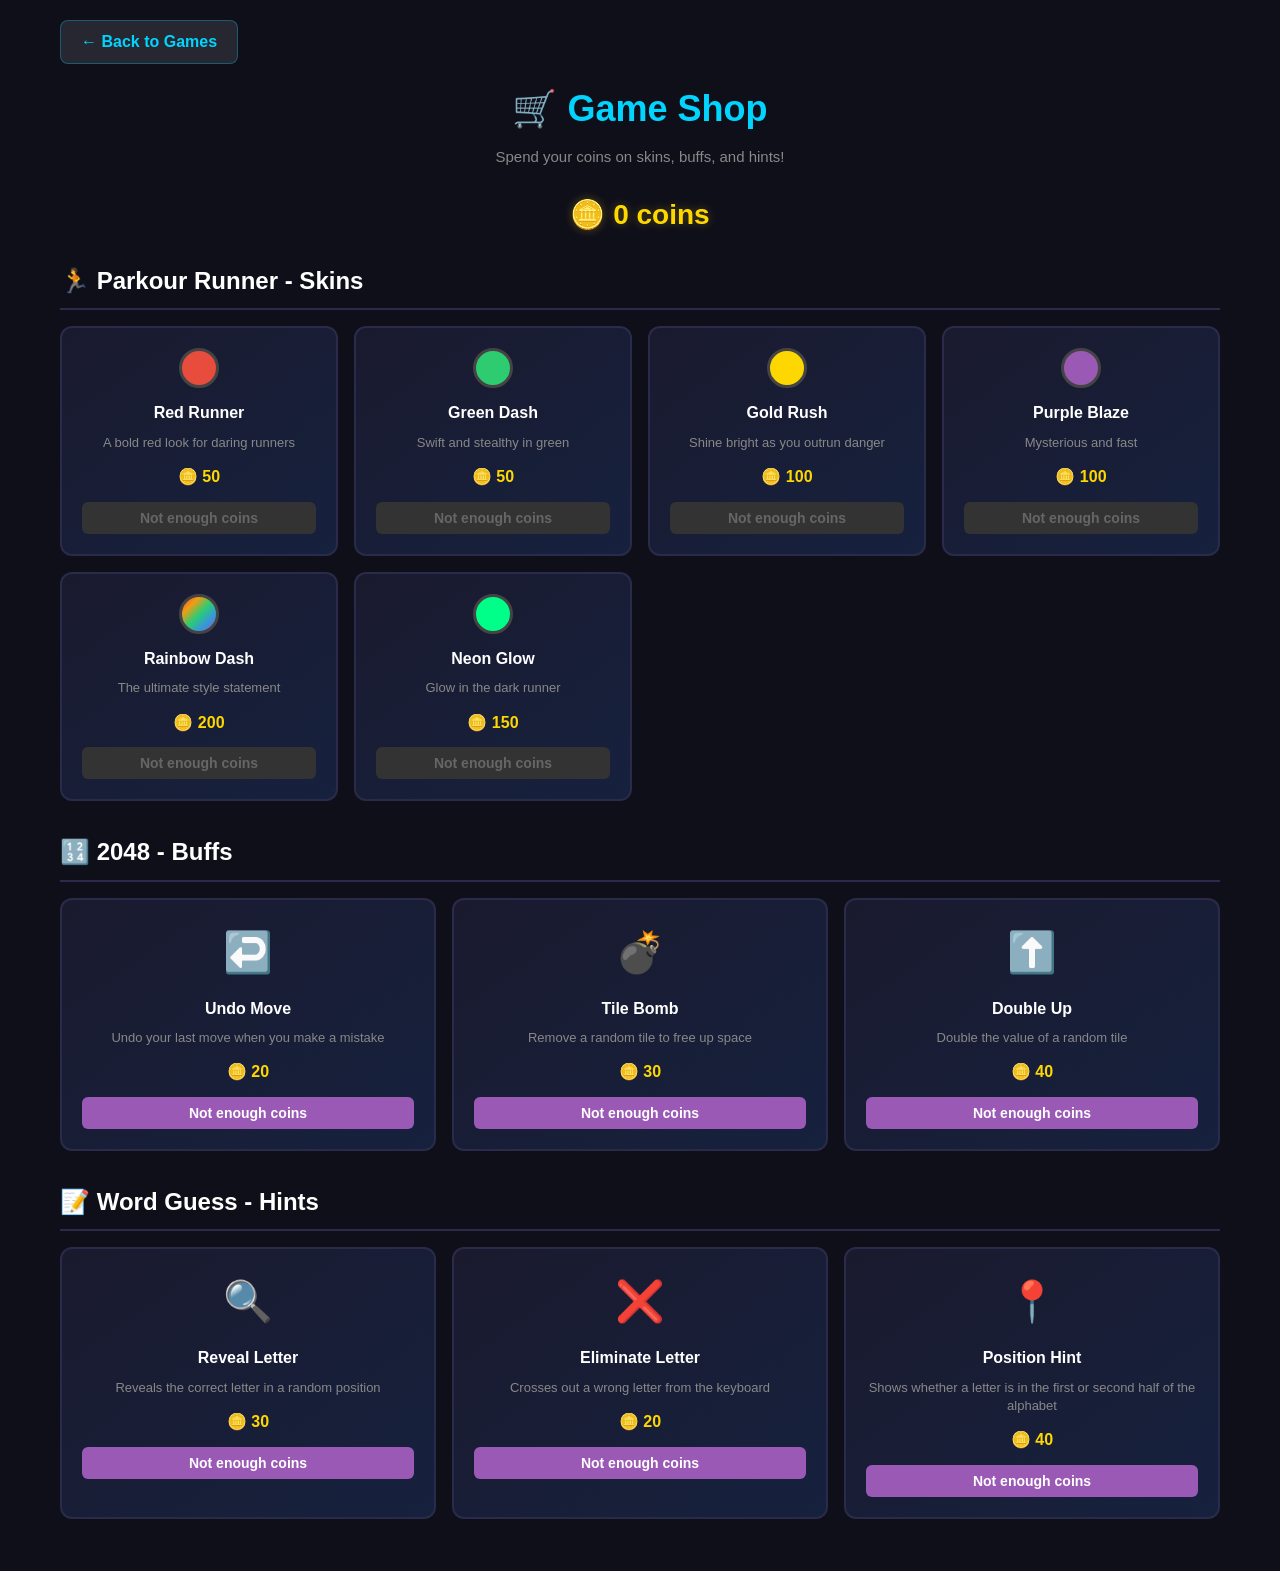
==== shop.html @ c9eea662 "Add Game Zone - 3 browser games with shop system - Parkour Runner: endless runner with 3 lanes, obst" ====
<!DOCTYPE html>
<html lang="en">

<head>
    <meta charset="UTF-8">
    <meta name="viewport" content="width=device-width, initial-scale=1.0">
    <title>Shop - Game Zone</title>
    <link rel="stylesheet" href="stylesheet.css">
    <style>
        .coins-display {
            text-align: center;
            margin-bottom: 24px;
            font-size: 28px;
            font-weight: 700;
            color: #ffd700;
            text-shadow: 0 0 10px rgba(255, 215, 0, 0.3);
        }

        .shop-section {
            margin-bottom: 32px;
        }

        .shop-section h2 {
            font-size: 24px;
            color: #fff;
            margin-bottom: 16px;
            padding-bottom: 8px;
            border-bottom: 2px solid #2a2a4a;
        }

        .shop-grid {
            display: grid;
            grid-template-columns: repeat(auto-fit, minmax(220px, 1fr));
            gap: 16px;
        }

        .shop-item {
            background: linear-gradient(145deg, #1a1a2e, #16213e);
            border: 2px solid #2a2a4a;
            border-radius: 12px;
            padding: 20px;
            text-align: center;
            transition: transform 0.2s, border-color 0.2s;
        }

        .shop-item:hover {
            transform: translateY(-4px);
            border-color: #00d4ff;
        }

        .shop-item.owned {
            border-color: #2ecc71;
        }

        .shop-item.equipped {
            border-color: #ffd700;
            box-shadow: 0 0 15px rgba(255, 215, 0, 0.2);
        }

        .item-icon {
            font-size: 40px;
            margin-bottom: 12px;
            display: block;
        }

        .item-name {
            font-size: 16px;
            font-weight: 600;
            color: #fff;
            margin-bottom: 8px;
        }

        .item-desc {
            font-size: 13px;
            color: #888;
            margin-bottom: 12px;
            line-height: 1.4;
        }

        .item-price {
            font-size: 16px;
            font-weight: 700;
            color: #ffd700;
            margin-bottom: 12px;
        }

        .buy-btn {
            width: 100%;
            padding: 8px 16px;
            background: #00d4ff;
            color: #0f0f1a;
            border: none;
            border-radius: 6px;
            font-size: 14px;
            font-weight: 600;
            cursor: pointer;
            transition: background 0.2s;
        }

        .buy-btn:hover {
            background: #00b8e6;
        }

        .buy-btn:disabled {
            background: #333;
            color: #666;
            cursor: not-allowed;
        }

        .buy-btn.equip {
            background: #2ecc71;
            color: #fff;
        }

        .buy-btn.equipped {
            background: #ffd700;
            color: #0f0f1a;
        }

        .buy-btn.consumable {
            background: #9b59b6;
            color: #fff;
        }

        .buy-btn.consumable:hover {
            background: #8e44ad;
        }

        .message {
            text-align: center;
            padding: 12px;
            margin-bottom: 16px;
            border-radius: 8px;
            font-weight: 600;
            display: none;
        }

        .message.success {
            display: block;
            background: rgba(46, 204, 113, 0.2);
            color: #2ecc71;
            border: 1px solid #2ecc71;
        }

        .message.error {
            display: block;
            background: rgba(231, 76, 60, 0.2);
            color: #e74c3c;
            border: 1px solid #e74c3c;
        }

        .inventory-count {
            font-size: 12px;
            color: #00d4ff;
            margin-bottom: 8px;
        }

        .color-preview {
            width: 40px;
            height: 40px;
            border-radius: 50%;
            margin: 0 auto 12px;
            border: 3px solid #444;
        }

        .shop-item.equipped .color-preview {
            border-color: #ffd700;
        }
    </style>
</head>

<body>
    <a href="index.html" class="back-link">&#8592; Back to Games</a>

    <div class="game-header">
        <h1>🛒 Game Shop</h1>
        <p>Spend your coins on skins, buffs, and hints!</p>
    </div>

    <div class="coins-display">🪙 <span id="coinsDisplay">0</span> coins</div>

    <div class="message" id="message"></div>

    <!-- Parkour Skins -->
    <div class="shop-section">
        <h2>🏃 Parkour Runner - Skins</h2>
        <div class="shop-grid" id="parkourShop"></div>
    </div>

    <!-- 2048 Buffs -->
    <div class="shop-section">
        <h2>🔢 2048 - Buffs</h2>
        <div class="shop-grid" id="buffsShop"></div>
    </div>

    <!-- Wordle Hints -->
    <div class="shop-section">
        <h2>📝 Word Guess - Hints</h2>
        <div class="shop-grid" id="hintsShop"></div>
    </div>

    <script>
        // ===== Shared Currency System =====
        const COINS_KEY = 'gamezone_coins';
        const OWNED_KEY = 'gamezone_owned';
        const EQUIPPED_KEY = 'gamezone_equipped';
        const INVENTORY_KEY = 'gamezone_inventory';

        function getCoins() {
            return parseInt(localStorage.getItem(COINS_KEY) || '0');
        }

        function setCoins(amount) {
            localStorage.setItem(COINS_KEY, amount.toString());
            updateCoinsDisplay();
        }

        function addCoins(amount) {
            setCoins(getCoins() + amount);
        }

        function spendCoins(amount) {
            const current = getCoins();
            if (current >= amount) {
                setCoins(current - amount);
                return true;
            }
            return false;
        }

        function getOwned() {
            return JSON.parse(localStorage.getItem(OWNED_KEY) || '[]');
        }

        function addOwned(itemId) {
            const owned = getOwned();
            if (!owned.includes(itemId)) {
                owned.push(itemId);
                localStorage.setItem(OWNED_KEY, JSON.stringify(owned));
            }
        }

        function getEquipped() {
            return localStorage.getItem(EQUIPPED_KEY) || 'default';
        }

        function setEquipped(itemId) {
            localStorage.setItem(EQUIPPED_KEY, itemId);
        }

        function getInventory() {
            return JSON.parse(localStorage.getItem(INVENTORY_KEY) || '{}');
        }

        function addToInventory(itemId, qty) {
            const inv = getInventory();
            inv[itemId] = (inv[itemId] || 0) + qty;
            localStorage.setItem(INVENTORY_KEY, JSON.stringify(inv));
        }

        function useItem(itemId) {
            const inv = getInventory();
            if (inv[itemId] && inv[itemId] > 0) {
                inv[itemId]--;
                localStorage.setItem(INVENTORY_KEY, JSON.stringify(inv));
                return true;
            }
            return false;
        }

        // ===== Shop Items =====
        const PARKOUR_SKINS = [
            { id: 'skin_red', name: 'Red Runner', price: 50, color: '#e74c3c', desc: 'A bold red look for daring runners' },
            { id: 'skin_green', name: 'Green Dash', price: 50, color: '#2ecc71', desc: 'Swift and stealthy in green' },
            { id: 'skin_gold', name: 'Gold Rush', price: 100, color: '#ffd700', desc: 'Shine bright as you outrun danger' },
            { id: 'skin_purple', name: 'Purple Blaze', price: 100, color: '#9b59b6', desc: 'Mysterious and fast' },
            { id: 'skin_rainbow', name: 'Rainbow Dash', price: 200, color: 'linear-gradient(135deg, #e74c3c, #f39c12, #2ecc71, #3498db, #9b59b6)', desc: 'The ultimate style statement' },
            { id: 'skin_neon', name: 'Neon Glow', price: 150, color: '#00ff88', desc: 'Glow in the dark runner' }
        ];

        const BUFFS_2048 = [
            { id: 'buff_undo', name: 'Undo Move', price: 20, icon: '↩️', desc: 'Undo your last move when you make a mistake' },
            { id: 'buff_bomb', name: 'Tile Bomb', price: 30, icon: '💣', desc: 'Remove a random tile to free up space' },
            { id: 'buff_double', name: 'Double Up', price: 40, icon: '⬆️', desc: 'Double the value of a random tile' }
        ];

        const HINTS_WORDLE = [
            { id: 'hint_reveal', name: 'Reveal Letter', price: 30, icon: '🔍', desc: 'Reveals the correct letter in a random position' },
            { id: 'hint_eliminate', name: 'Eliminate Letter', price: 20, icon: '❌', desc: 'Crosses out a wrong letter from the keyboard' },
            { id: 'hint_position', name: 'Position Hint', price: 40, icon: '📍', desc: 'Shows whether a letter is in the first or second half of the alphabet' }
        ];

        // ===== UI =====
        const coinsEl = document.getElementById('coinsDisplay');
        const messageEl = document.getElementById('message');

        function updateCoinsDisplay() {
            coinsEl.textContent = getCoins();
        }

        function showMessage(text, type) {
            messageEl.textContent = text;
            messageEl.className = 'message ' + type;
            setTimeout(() => { messageEl.className = 'message'; }, 3000);
        }

        function renderParkourShop() {
            const container = document.getElementById('parkourShop');
            container.innerHTML = '';
            const owned = getOwned();
            const equipped = getEquipped();

            PARKOUR_SKINS.forEach(skin => {
                const isOwned = owned.includes(skin.id);
                const isEquipped = equipped === skin.id;
                const div = document.createElement('div');
                div.className = 'shop-item' + (isOwned ? ' owned' : '') + (isEquipped ? ' equipped' : '');

                const bgStyle = skin.color.includes('gradient') ? skin.color : skin.color;
                const previewStyle = skin.color.includes('gradient')
                    ? `background: ${skin.color};`
                    : `background: ${skin.color};`;

                div.innerHTML = `
                    <div class="color-preview" style="${previewStyle}"></div>
                    <div class="item-name">${skin.name}</div>
                    <div class="item-desc">${skin.desc}</div>
                    ${isEquipped ? '<div class="item-price" style="color:#ffd700;">✅ Equipped</div>' :
                        isOwned ? `<div class="item-price" style="color:#2ecc71;">Owned</div>` :
                        `<div class="item-price">🪙 ${skin.price}</div>`}
                    <button class="buy-btn ${isEquipped ? 'equipped' : isOwned ? 'equip' : ''}"
                        data-skin="${skin.id}" ${!isOwned && getCoins() < skin.price ? 'disabled' : ''}>
                        ${isEquipped ? 'Equipped' : isOwned ? 'Equip' : getCoins() >= skin.price ? 'Buy' : 'Not enough coins'}
                    </button>
                `;
                container.appendChild(div);
            });

            // Button handlers
            container.querySelectorAll('.buy-btn').forEach(btn => {
                btn.addEventListener('click', () => {
                    const skinId = btn.dataset.skin;
                    const skin = PARKOUR_SKINS.find(s => s.id === skinId);
                    const owned = getOwned();

                    if (owned.includes(skinId)) {
                        setEquipped(skinId);
                        showMessage(`Equipped ${skin.name}!`, 'success');
                    } else if (spendCoins(skin.price)) {
                        addOwned(skinId);
                        setEquipped(skinId);
                        showMessage(`Bought ${skin.name}!`, 'success');
                    } else {
                        showMessage('Not enough coins!', 'error');
                    }
                    renderAll();
                });
            });
        }

        function renderBuffsShop() {
            const container = document.getElementById('buffsShop');
            container.innerHTML = '';
            const inv = getInventory();

            BUFFS_2048.forEach(buff => {
                const count = inv[buff.id] || 0;
                const div = document.createElement('div');
                div.className = 'shop-item';
                div.innerHTML = `
                    <span class="item-icon">${buff.icon}</span>
                    <div class="item-name">${buff.name}</div>
                    <div class="item-desc">${buff.desc}</div>
                    ${count > 0 ? `<div class="inventory-count">In inventory: ${count}</div>` : ''}
                    <div class="item-price">🪙 ${buff.price}</div>
                    <button class="buy-btn consumable" data-buff="${buff.id}" ${getCoins() < buff.price ? 'disabled' : ''}>
                        ${getCoins() >= buff.price ? 'Buy' : 'Not enough coins'}
                    </button>
                `;
                container.appendChild(div);
            });

            container.querySelectorAll('.buy-btn').forEach(btn => {
                btn.addEventListener('click', () => {
                    const buffId = btn.dataset.buff;
                    const buff = BUFFS_2048.find(b => b.id === buffId);
                    if (spendCoins(buff.price)) {
                        addToInventory(buffId, 1);
                        showMessage(`Bought ${buff.name}! Use it in the 2048 game.`, 'success');
                    } else {
                        showMessage('Not enough coins!', 'error');
                    }
                    renderAll();
                });
            });
        }

        function renderHintsShop() {
            const container = document.getElementById('hintsShop');
            container.innerHTML = '';
            const inv = getInventory();

            HINTS_WORDLE.forEach(hint => {
                const count = inv[hint.id] || 0;
                const div = document.createElement('div');
                div.className = 'shop-item';
                div.innerHTML = `
                    <span class="item-icon">${hint.icon}</span>
                    <div class="item-name">${hint.name}</div>
                    <div class="item-desc">${hint.desc}</div>
                    ${count > 0 ? `<div class="inventory-count">In inventory: ${count}</div>` : ''}
                    <div class="item-price">🪙 ${hint.price}</div>
                    <button class="buy-btn consumable" data-hint="${hint.id}" ${getCoins() < hint.price ? 'disabled' : ''}>
                        ${getCoins() >= hint.price ? 'Buy' : 'Not enough coins'}
                    </button>
                `;
                container.appendChild(div);
            });

            container.querySelectorAll('.buy-btn').forEach(btn => {
                btn.addEventListener('click', () => {
                    const hintId = btn.dataset.hint;
                    const hint = HINTS_WORDLE.find(h => h.id === hintId);
                    if (spendCoins(hint.price)) {
                        addToInventory(hintId, 1);
                        showMessage(`Bought ${hint.name}! Use it in the Word Guess game.`, 'success');
                    } else {
                        showMessage('Not enough coins!', 'error');
                    }
                    renderAll();
                });
            });
        }

        function renderAll() {
            updateCoinsDisplay();
            renderParkourShop();
            renderBuffsShop();
            renderHintsShop();
        }

        renderAll();
    </script>
</body>

</html>
---- stylesheet.css ----
/* ===== Global Reset & Base ===== */
* {
    box-sizing: border-box;
    margin: 0;
    padding: 0;
}

body {
    font-family: 'Segoe UI', Tahoma, Geneva, Verdana, sans-serif;
    background-color: #0f0f1a;
    color: #e0e0e0;
    padding: 20px;
    line-height: 1.6;
    max-width: 1200px;
    margin: 0 auto;
    min-height: 100vh;
}

/* ===== Header ===== */
.site-header {
    text-align: center;
    margin-bottom: 40px;
    padding-top: 20px;
}

.site-header h1 {
    font-size: 48px;
    color: #00d4ff;
    margin-bottom: 8px;
    font-weight: 700;
    letter-spacing: -1px;
    text-shadow: 0 0 20px rgba(0, 212, 255, 0.3);
}

.tagline {
    font-size: 18px;
    color: #888;
    text-align: center;
    margin-bottom: 16px;
}

/* ===== Home Page - Game Menu ===== */
.games-section h2 {
    font-size: 32px;
    color: #fff;
    margin-bottom: 8px;
    text-align: center;
}

.games-subtitle {
    text-align: center;
    color: #888;
    font-size: 16px;
    margin-bottom: 32px;
}

.games-grid {
    display: grid;
    grid-template-columns: repeat(auto-fit, minmax(300px, 1fr));
    gap: 24px;
    margin-bottom: 48px;
}

.game-card {
    background: linear-gradient(145deg, #1a1a2e, #16213e);
    border-radius: 16px;
    overflow: hidden;
    box-shadow: 0 4px 20px rgba(0, 0, 0, 0.4);
    transition: transform 0.3s ease, box-shadow 0.3s ease;
    cursor: pointer;
    border: 2px solid #2a2a4a;
    text-decoration: none;
    color: inherit;
    display: block;
    padding: 32px 24px;
    text-align: center;
}

.game-card:hover {
    transform: translateY(-8px);
    box-shadow: 0 8px 32px rgba(0, 212, 255, 0.2);
    border-color: #00d4ff;
}

.game-icon {
    font-size: 64px;
    margin-bottom: 16px;
    display: block;
}

.game-info {
    padding: 0;
}

.game-name {
    font-size: 24px;
    color: #fff;
    margin-bottom: 12px;
    font-weight: 700;
}

.game-description {
    font-size: 15px;
    color: #aaa;
    margin-bottom: 16px;
    line-height: 1.5;
}

.game-tags {
    display: flex;
    gap: 8px;
    justify-content: center;
    flex-wrap: wrap;
}

.tag {
    background: rgba(0, 212, 255, 0.15);
    color: #00d4ff;
    padding: 4px 12px;
    border-radius: 12px;
    font-size: 13px;
    font-weight: 600;
}

/* ===== Footer ===== */
.site-footer {
    text-align: center;
    padding: 24px;
    color: #555;
    font-size: 14px;
    margin-bottom: 20px;
}

/* ===== Back Button (shared for game pages) ===== */
.back-link {
    display: inline-block;
    padding: 8px 20px;
    background: rgba(255, 255, 255, 0.1);
    color: #00d4ff;
    text-decoration: none;
    border-radius: 8px;
    font-weight: 600;
    transition: background 0.2s;
    margin-bottom: 16px;
    border: 1px solid rgba(0, 212, 255, 0.3);
}

.back-link:hover {
    background: rgba(0, 212, 255, 0.15);
}

/* ===== Game Page Shared Styles ===== */
.game-header {
    text-align: center;
    margin-bottom: 24px;
}

.game-header h1 {
    font-size: 36px;
    color: #00d4ff;
    margin-bottom: 8px;
}

.game-header p {
    color: #888;
    font-size: 15px;
}

/* ===== Score / Status Display ===== */
.score-display {
    text-align: center;
    margin-bottom: 16px;
}

.score-display span {
    font-size: 22px;
    font-weight: 700;
    color: #00d4ff;
}

/* ===== Buttons (game actions) ===== */
.game-btn {
    padding: 10px 24px;
    background: #00d4ff;
    color: #0f0f1a;
    border: none;
    border-radius: 8px;
    font-size: 16px;
    font-weight: 600;
    cursor: pointer;
    transition: background 0.2s, transform 0.1s;
}

.game-btn:hover {
    background: #00b8e6;
    transform: scale(1.02);
}

.game-btn:active {
    transform: scale(0.98);
}

.game-btn.secondary {
    background: rgba(255, 255, 255, 0.1);
    color: #e0e0e0;
    border: 1px solid #444;
}

.game-btn.secondary:hover {
    background: rgba(255, 255, 255, 0.15);
}

/* ===== Overlay / Modal ===== */
.overlay {
    display: none;
    position: fixed;
    top: 0;
    left: 0;
    right: 0;
    bottom: 0;
    background: rgba(0, 0, 0, 0.8);
    z-index: 200;
    justify-content: center;
    align-items: center;
}

.overlay.active {
    display: flex;
}

.overlay-content {
    background: #1a1a2e;
    border-radius: 16px;
    padding: 40px;
    text-align: center;
    border: 2px solid #2a2a4a;
    max-width: 400px;
    width: 90%;
}

.overlay-content h2 {
    font-size: 28px;
    color: #00d4ff;
    margin-bottom: 16px;
}

.overlay-content p {
    color: #aaa;
    margin-bottom: 24px;
    font-size: 16px;
}

/* ===== Canvas Container ===== */
.canvas-container {
    display: flex;
    justify-content: center;
    margin-bottom: 16px;
}

.canvas-container canvas {
    border-radius: 8px;
    border: 2px solid #2a2a4a;
    max-width: 100%;
}

/* ===== Responsive ===== */
@media (max-width: 768px) {
    body {
        padding: 16px;
    }

    .site-header h1 {
        font-size: 32px;
    }

    .tagline {
        font-size: 15px;
    }

    .games-section h2 {
        font-size: 24px;
    }

    .games-grid {
        grid-template-columns: 1fr;
        gap: 16px;
    }

    .game-card {
        padding: 24px 16px;
    }

    .game-icon {
        font-size: 48px;
    }

    .game-name {
        font-size: 20px;
    }

    .game-header h1 {
        font-size: 28px;
    }
}
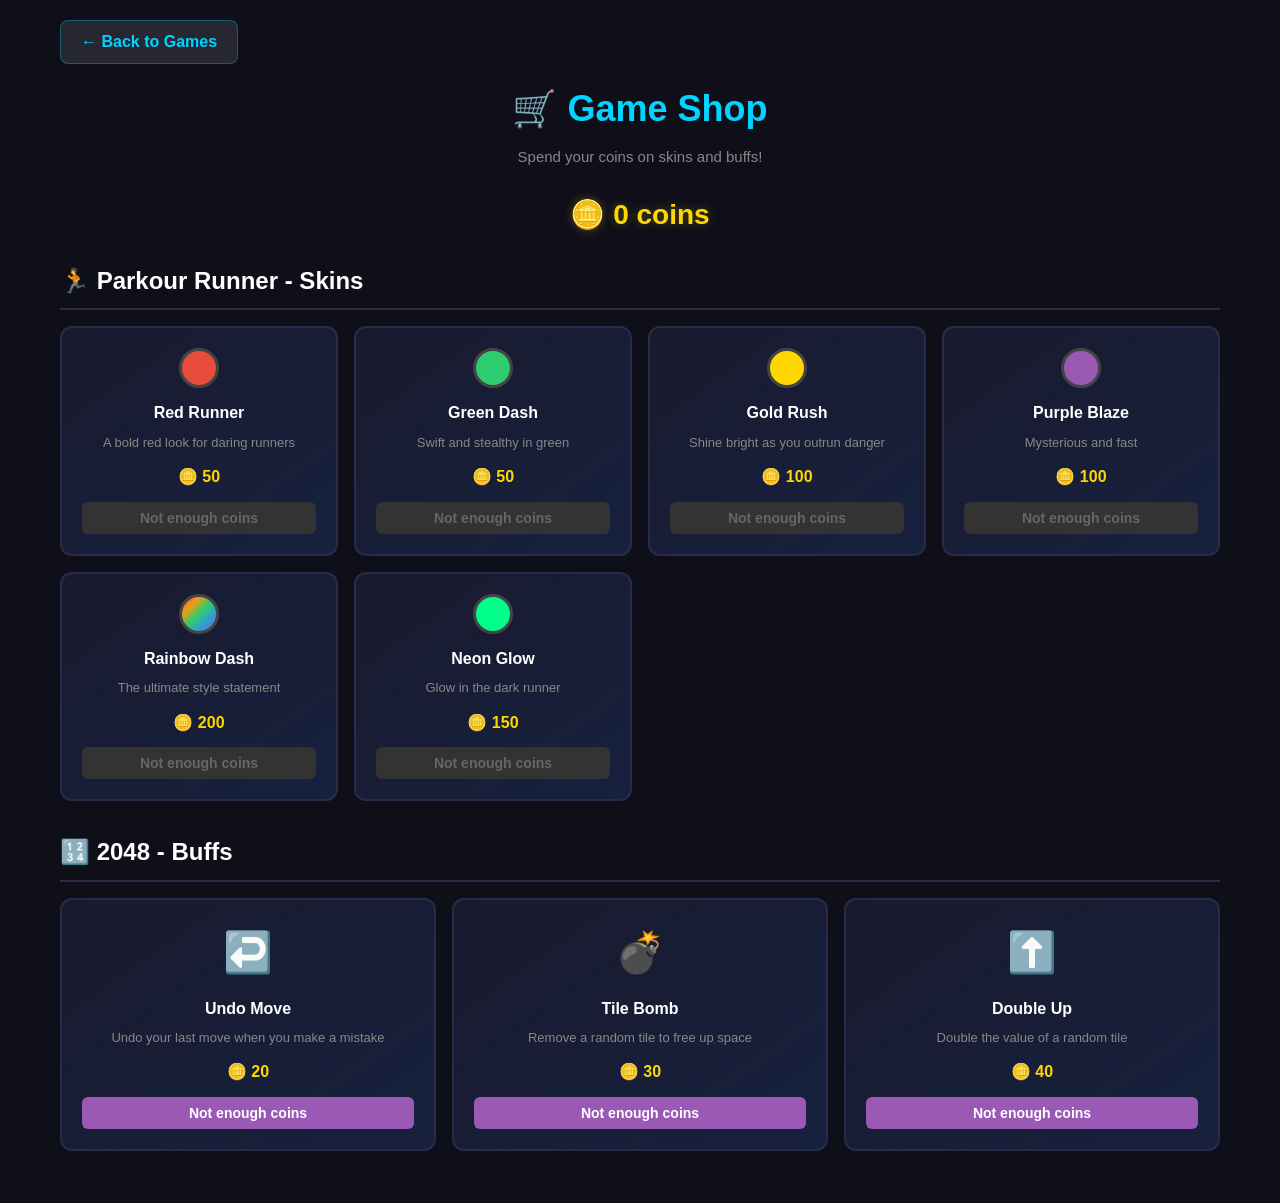
==== commit 503cc3d6: "Add Flag Guess and Compare the GDP geography games with round selector" ====
--- a/shop.html
+++ b/shop.html
@@ -174,7 +174,7 @@
 
     <div class="game-header">
         <h1>🛒 Game Shop</h1>
-        <p>Spend your coins on skins, buffs, and hints!</p>
+        <p>Spend your coins on skins and buffs!</p>
     </div>
 
     <div class="coins-display">🪙 <span id="coinsDisplay">0</span> coins</div>
@@ -193,11 +193,6 @@
         <div class="shop-grid" id="buffsShop"></div>
     </div>
 
-    <!-- Wordle Hints -->
-    <div class="shop-section">
-        <h2>📝 Word Guess - Hints</h2>
-        <div class="shop-grid" id="hintsShop"></div>
-    </div>
 
     <script>
         // ===== Shared Currency System =====
@@ -284,11 +279,6 @@
             { id: 'buff_double', name: 'Double Up', price: 40, icon: '⬆️', desc: 'Double the value of a random tile' }
         ];
 
-        const HINTS_WORDLE = [
-            { id: 'hint_reveal', name: 'Reveal Letter', price: 30, icon: '🔍', desc: 'Reveals the correct letter in a random position' },
-            { id: 'hint_eliminate', name: 'Eliminate Letter', price: 20, icon: '❌', desc: 'Crosses out a wrong letter from the keyboard' },
-            { id: 'hint_position', name: 'Position Hint', price: 40, icon: '📍', desc: 'Shows whether a letter is in the first or second half of the alphabet' }
-        ];
 
         // ===== UI =====
         const coinsEl = document.getElementById('coinsDisplay');
@@ -395,48 +385,11 @@
             });
         }
 
-        function renderHintsShop() {
-            const container = document.getElementById('hintsShop');
-            container.innerHTML = '';
-            const inv = getInventory();
-
-            HINTS_WORDLE.forEach(hint => {
-                const count = inv[hint.id] || 0;
-                const div = document.createElement('div');
-                div.className = 'shop-item';
-                div.innerHTML = `
-                    <span class="item-icon">${hint.icon}</span>
-                    <div class="item-name">${hint.name}</div>
-                    <div class="item-desc">${hint.desc}</div>
-                    ${count > 0 ? `<div class="inventory-count">In inventory: ${count}</div>` : ''}
-                    <div class="item-price">🪙 ${hint.price}</div>
-                    <button class="buy-btn consumable" data-hint="${hint.id}" ${getCoins() < hint.price ? 'disabled' : ''}>
-                        ${getCoins() >= hint.price ? 'Buy' : 'Not enough coins'}
-                    </button>
-                `;
-                container.appendChild(div);
-            });
-
-            container.querySelectorAll('.buy-btn').forEach(btn => {
-                btn.addEventListener('click', () => {
-                    const hintId = btn.dataset.hint;
-                    const hint = HINTS_WORDLE.find(h => h.id === hintId);
-                    if (spendCoins(hint.price)) {
-                        addToInventory(hintId, 1);
-                        showMessage(`Bought ${hint.name}! Use it in the Word Guess game.`, 'success');
-                    } else {
-                        showMessage('Not enough coins!', 'error');
-                    }
-                    renderAll();
-                });
-            });
-        }
 
         function renderAll() {
             updateCoinsDisplay();
             renderParkourShop();
             renderBuffsShop();
-            renderHintsShop();
         }
 
         renderAll();
